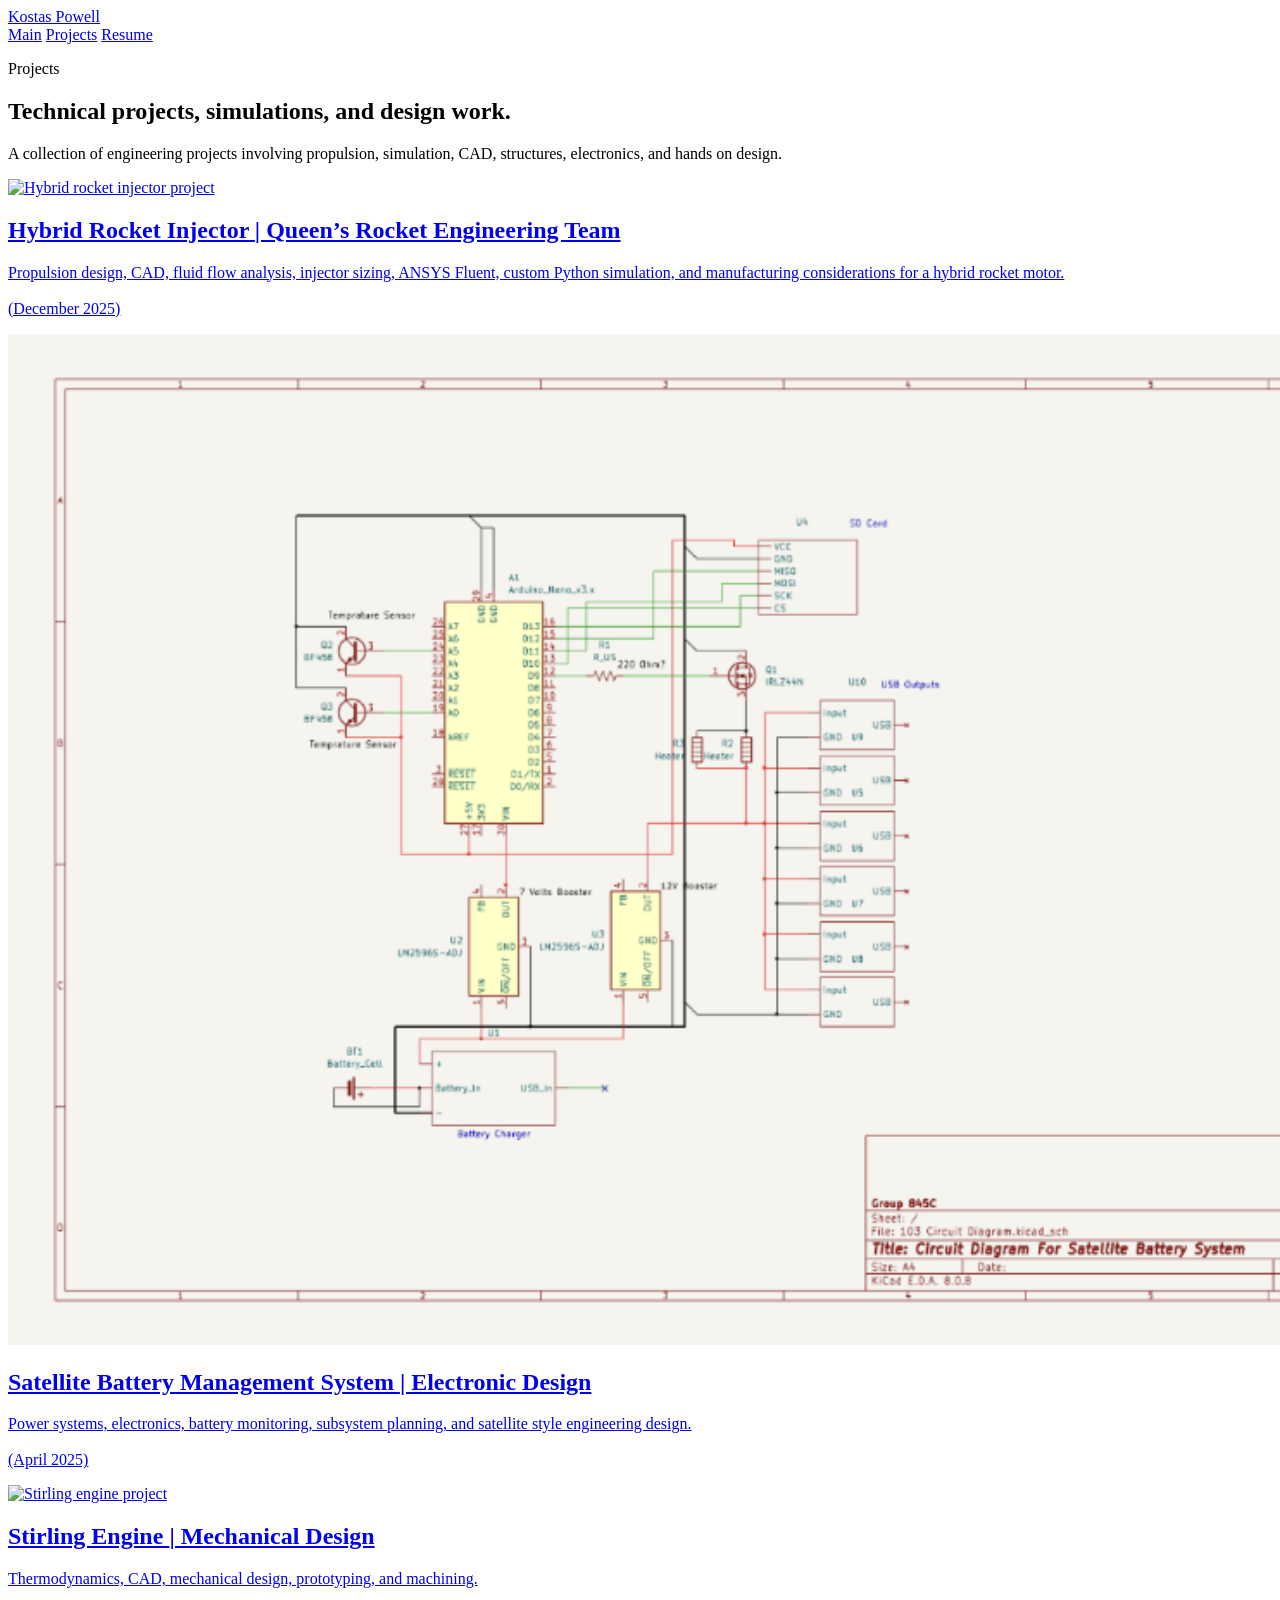
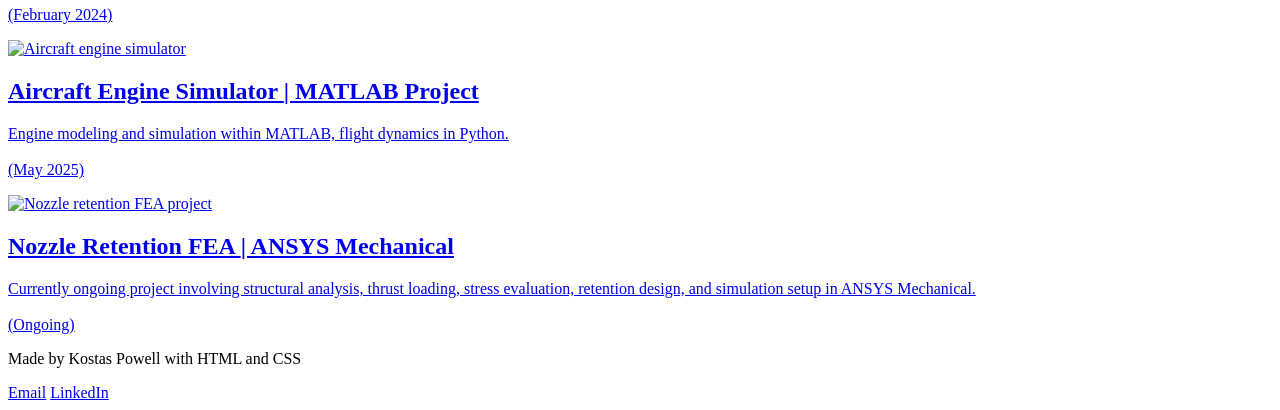
==== projects.html @ a23f9dc3 "Add files via upload" ====
<!DOCTYPE html>
<html lang="en">
<head>
  <meta charset="UTF-8" />
  <meta name="viewport" content="width=device-width, initial-scale=1.0" />

  <title>Kostas Powell | Projects</title>

  <link rel="stylesheet" href="projects.css" />
</head>

<body>
  <header class="topbar">
    <a class="name" href="index.html">Kostas Powell</a>

    <nav>
      <a href="index.html">Main</a>
      <a class="active" href="projects.html">Projects</a>
      <a href="assets/resume.pdf"  target="_blank">Resume</a>
    </nav>
  </header>

  <main class="page">
    <section class="projects-hero">
      <p class="eyebrow">Projects</p>

      <h1>Technical projects, simulations, and design work.</h1>

      <p class="intro">
        A collection of engineering projects involving propulsion, simulation, CAD,
        structures, electronics, and hands on design.
      </p>
    </section>

    <section class="projects-list">
      <a class="project-row" href="projects/injector.html">
        <div class="project-image-wrap">
          <img src="assets/QRETInjectorInsertADrawing.jpg" alt="Hybrid rocket injector project">
        </div>

        <div class="project-copy">
          <h2>Hybrid Rocket Injector <span>| Queen’s Rocket Engineering Team</span></h2>
          <p>
            Propulsion design, CAD, fluid flow analysis, injector sizing, ANSYS Fluent, 
            custom Python simulation, and manufacturing considerations for a hybrid rocket motor.
            <br><br>                
            (December 2025)
          </p>
        </div>
      </a>

      <a class="project-row" href="projects/satellite-bms.html">
        <div class="project-image-wrap">
          <img src="assets/103diagram.png" alt="Satellite battery management system project">
        </div>

        <div class="project-copy">
          <h2>Satellite Battery Management System <span>| Electronic Design</span></h2>
          <p>
            Power systems, electronics, battery monitoring, subsystem planning, and
            satellite style engineering design.
            <br><br>  
            (April 2025)
          </p>
        </div>
      </a>

      <a class="project-row" href="projects/stirling-engine.html">
        <div class="project-image-wrap">
          <img src="assets/stirling.jpg" alt="Stirling engine project">
        </div>

        <div class="project-copy">
          <h2>Stirling Engine <span>| Mechanical Design</span></h2>
          <p>
            Thermodynamics, CAD, mechanical design, prototyping, and machining.
            <br><br>
            (February 2024)
          </p>
        </div>
      </a>

      <a class="project-row" href="projects/flight-sim.html">
        <div class="project-image-wrap">
          <img src="assets/flight-sim.png" alt="Aircraft engine simulator">
        </div>

        <div class="project-copy">
          <h2>Aircraft Engine Simulator <span>| MATLAB Project</span></h2>
          <p>
            Engine modeling and simulation within MATLAB, flight dynamics in Python.
            <br><br>
            (May 2025)
          </p>
        </div>
      </a>

      <a class="project-row" href="projects/nozzleFEA.html">
        <div class="project-image-wrap">
          <img src="assets/nozzle.png" alt="Nozzle retention FEA project">
        </div>

        <div class="project-copy">
          <h2>Nozzle Retention FEA <span>| ANSYS Mechanical</span></h2>
          <p>
            Currently ongoing project involving structural analysis, thrust loading, 
            stress evaluation, retention design, and
            simulation setup in ANSYS Mechanical.
            <br><br>
            (Ongoing)
          </p>
        </div>
      </a>

    </section>
  </main>

  <footer class="bottom-contact">
    <div class="bottom-contact-inner">
      <p>Made by Kostas Powell with HTML and CSS</p>

      <div class="bottom-links">
        <a href="mailto:powell.kostas@gmail.com">Email</a>
        <a href="https://www.linkedin.com/in/kostas-powell-b218aa330" target="_blank" rel="noreferrer">LinkedIn</a>
      </div>
    </div>
  </footer>
</body>
</html>
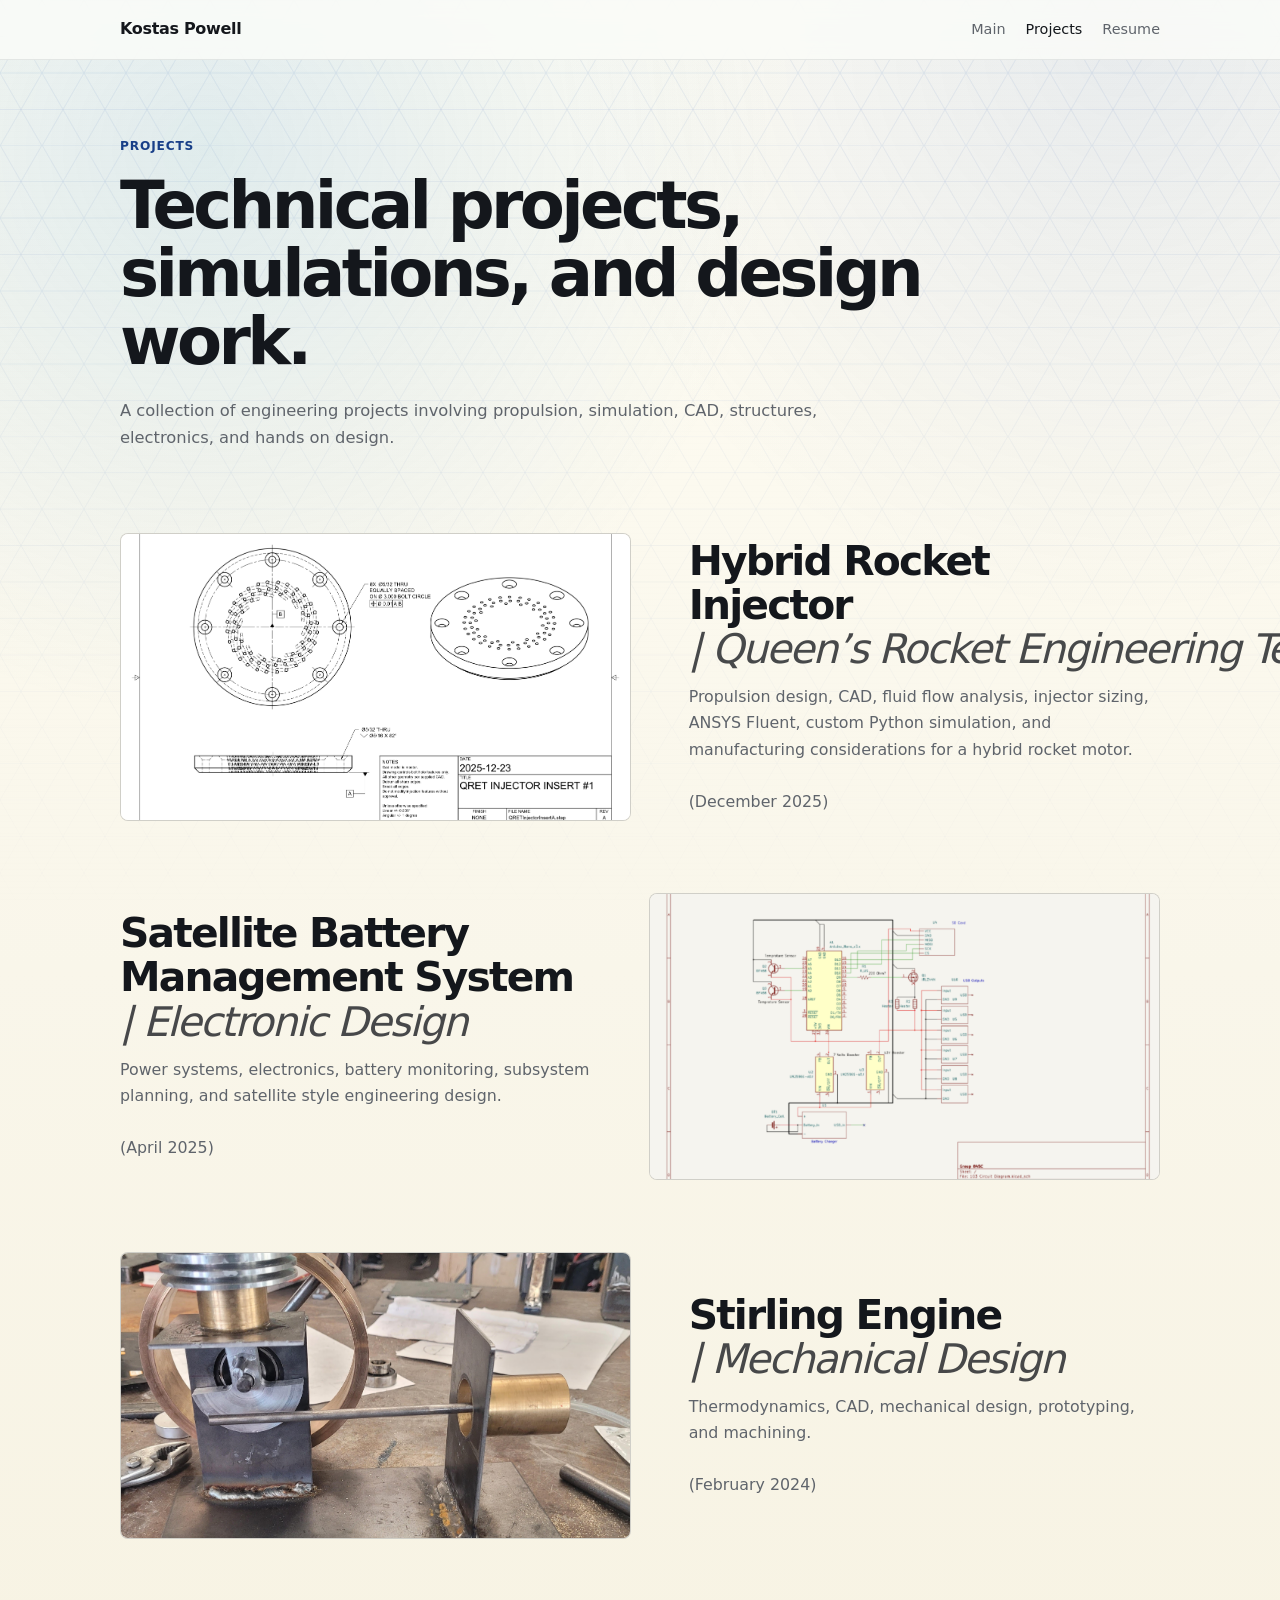
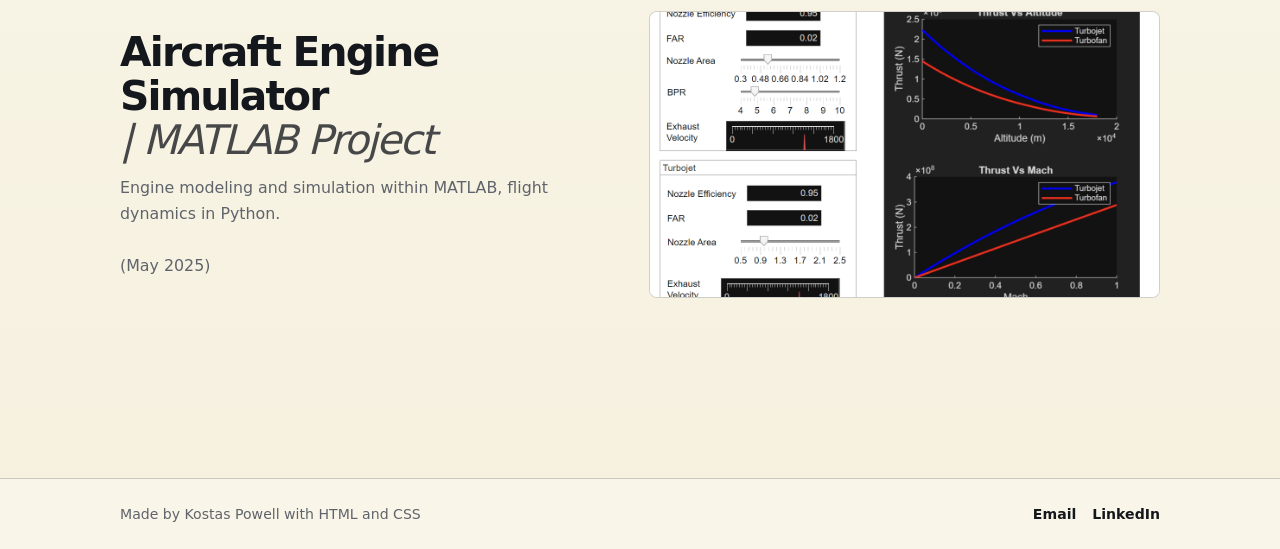
==== commit d91c70e2: "Update projects.html Removed nozzle retainer project" ====
--- a/projects.html
+++ b/projects.html
@@ -95,23 +95,6 @@
         </div>
       </a>
 
-      <a class="project-row" href="projects/nozzleFEA.html">
-        <div class="project-image-wrap">
-          <img src="assets/nozzle.png" alt="Nozzle retention FEA project">
-        </div>
-
-        <div class="project-copy">
-          <h2>Nozzle Retention FEA <span>| ANSYS Mechanical</span></h2>
-          <p>
-            Currently ongoing project involving structural analysis, thrust loading, 
-            stress evaluation, retention design, and
-            simulation setup in ANSYS Mechanical.
-            <br><br>
-            (Ongoing)
-          </p>
-        </div>
-      </a>
-
     </section>
   </main>
 
@@ -126,4 +109,4 @@
     </div>
   </footer>
 </body>
-</html>+</html>
--- a/projects.css
+++ b/projects.css
@@ -0,0 +1,369 @@
+:root {
+  --bg: #f9f6ea;
+  --paper: #fffdf4;
+  --text: #14171c;
+  --muted: #5f646b;
+  --accent: #2257b8;
+  --accent-dark: #183f88;
+  --line: rgba(20, 23, 28, 0.20);
+  --line-soft: rgba(20, 23, 28, 0.10);
+  --blueprint: rgba(34, 87, 184, 0.10);
+  --max-width: 1040px;
+  --radius: 8px;
+}
+
+/* reset */
+
+* {
+  box-sizing: border-box;
+  margin: 0;
+  padding: 0;
+}
+
+html {
+  scroll-behavior: smooth;
+}
+
+body {
+  min-height: 100vh;
+
+  font-family: Inter, system-ui, -apple-system, BlinkMacSystemFont, "Segoe UI", sans-serif;
+  color: var(--text);
+  line-height: 1.65;
+
+  background:
+    radial-gradient(circle at 16% 7%, rgba(87, 160, 210, 0.18), transparent 25%),
+    radial-gradient(circle at 88% 2%, rgba(34, 87, 184, 0.10), transparent 24%),
+    linear-gradient(180deg, #fffdf4 0%, var(--bg) 45%, #f6f1df 100%);
+}
+
+/* graph-paper / blueprint grid */
+body::before {
+  content: "";
+  position: fixed;
+  inset: 0;
+  z-index: -2;
+  pointer-events: none;
+
+  background-image: url("data:image/svg+xml,%3Csvg width='84' height='72.75' viewBox='0 0 84 72.75' xmlns='http://www.w3.org/2000/svg'%3E%3Cg fill='none' stroke='%232257b8' stroke-opacity='0.105' stroke-width='1'%3E%3Cpath d='M0 0 H84'/%3E%3Cpath d='M0 36.37 H84'/%3E%3Cpath d='M0 72.75 H84'/%3E%3Cpath d='M0 0 L42 72.75 L84 0'/%3E%3Cpath d='M-42 0 L0 72.75 L42 0 L84 72.75 L126 0'/%3E%3C/g%3E%3C/svg%3E");
+
+  background-size: 84px 72.75px;
+  background-repeat: repeat;
+  opacity: 0.9;
+
+  mask-image: linear-gradient(
+    to bottom,
+    rgba(0, 0, 0, 0.80),
+    rgba(0, 0, 0, 0.08)
+  );
+}
+
+/* very subtle paper texture */
+body::after {
+  content: "";
+  position: fixed;
+  inset: 0;
+  z-index: -1;
+  pointer-events: none;
+
+  background-image:
+    repeating-linear-gradient(
+      0deg,
+      rgba(20, 23, 28, 0.012) 0px,
+      rgba(20, 23, 28, 0.012) 1px,
+      transparent 1px,
+      transparent 6px
+    );
+
+  opacity: 0.45;
+}
+
+a {
+  color: inherit;
+  text-decoration: none;
+}
+
+a:hover {
+  text-decoration: underline;
+  text-underline-offset: 4px;
+}
+
+img {
+  display: block;
+  max-width: 100%;
+}
+
+.topbar,
+.page,
+.bottom-contact {
+  position: relative;
+  z-index: 1;
+}
+
+/* top navigation bar */
+
+.topbar {
+  position: sticky;
+  top: 0;
+  z-index: 10;
+
+  min-height: 60px;
+  width: 100%;
+
+  display: flex;
+  align-items: center;
+  justify-content: space-between;
+
+  padding: 0 max(20px, calc((100vw - var(--max-width)) / 2));
+
+  background: rgba(251, 252, 248, 0.84);
+  backdrop-filter: blur(10px);
+  border-bottom: 1px solid rgba(24, 32, 51, 0.09);
+}
+
+.name {
+  font-weight: 720;
+  letter-spacing: -0.02em;
+}
+
+nav {
+  display: flex;
+  gap: 20px;
+}
+
+nav a {
+  color: var(--muted);
+  font-size: 0.9rem;
+}
+
+nav a:hover,
+nav a.active {
+  color: var(--text);
+}
+
+/* page */
+
+.page {
+  width: min(var(--max-width), calc(100% - 34px));
+  margin: 0 auto;
+}
+
+/* hero */
+
+.projects-hero {
+  padding: 76px 0 34px;
+}
+
+.eyebrow {
+  color: var(--accent-dark);
+  font-size: 0.76rem;
+  font-weight: 720;
+  letter-spacing: 0.07em;
+  text-transform: uppercase;
+  margin-bottom: 15px;
+}
+
+.projects-hero h1 {
+  max-width: 820px;
+  font-size: clamp(2.25rem, 5.2vw, 4.1rem);
+  line-height: 1.04;
+  letter-spacing: -0.055em;
+  font-weight: 740;
+}
+
+.intro {
+  max-width: 720px;
+  margin-top: 22px;
+  color: var(--muted);
+  font-size: 1.02rem;
+}
+
+/* project rows */
+
+.projects-list {
+  display: grid;
+  gap: 72px;
+  padding: 48px 0 102px;
+}
+
+.project-row {
+  display: grid;
+  grid-template-columns: minmax(300px, 1.04fr) minmax(260px, 0.96fr);
+  gap: 58px;
+  align-items: center;
+}
+
+.project-row:nth-child(even) {
+  grid-template-columns: minmax(260px, 0.96fr) minmax(300px, 1.04fr);
+}
+
+.project-row:nth-child(even) .project-image-wrap {
+  order: 2;
+}
+
+.project-row:nth-child(even) .project-copy {
+  order: 1;
+}
+
+.project-image-wrap {
+  width: 100%;
+}
+
+.project-image-wrap img {
+  width: 100%;
+  aspect-ratio: 16 / 9;
+  object-fit: cover;
+  object-position: center;
+
+  border-radius: var(--radius);
+  border: 1px solid var(--line);
+  background: var(--paper);
+
+  transition:
+    transform 0.12s ease,
+    border-color 0.12s ease,
+    filter 0.12s ease;
+}
+
+.project-row:hover .project-image-wrap img {
+  transform: translateY(-2px);
+  border-color: rgba(34, 87, 184, 0.38);
+  filter: saturate(1.03);
+}
+
+.project-copy h2 {
+  font-size: clamp(1.65rem, 3.4vw, 2.55rem);
+  line-height: 1.08;
+  letter-spacing: -0.045em;
+  font-weight: 720;
+  margin-bottom: 13px;
+}
+
+.project-copy h2 span {
+  font-weight: 400;
+  font-style: italic;
+  color: rgba(20, 23, 28, 0.78);
+  white-space: nowrap;
+}
+
+.project-copy p {
+  max-width: 540px;
+  color: var(--muted);
+  font-size: 0.99rem;
+  line-height: 1.65;
+}
+
+/* footer */
+
+.bottom-contact {
+  margin-top: 78px;
+  border-top: 1px solid var(--line);
+  background: rgba(249, 246, 234, 0.84);
+}
+
+.bottom-contact-inner {
+  width: min(var(--max-width), calc(100% - 34px));
+  margin: 0 auto;
+
+  min-height: 70px;
+
+  display: flex;
+  align-items: center;
+  justify-content: space-between;
+  gap: 20px;
+
+  color: var(--muted);
+  font-size: 0.88rem;
+}
+
+.bottom-links {
+  display: flex;
+  gap: 16px;
+}
+
+.bottom-links a {
+  color: var(--text);
+  font-weight: 620;
+}
+
+.bottom-links a:hover {
+  color: var(--accent);
+  text-decoration: underline;
+  text-underline-offset: 4px;
+}
+
+/* mobile */
+
+@media (max-width: 900px) {
+  .projects-list {
+    gap: 50px;
+    padding: 36px 0 86px;
+  }
+
+  .project-row,
+  .project-row:nth-child(even) {
+    grid-template-columns: 1fr;
+    gap: 20px;
+  }
+
+  .project-row:nth-child(even) .project-image-wrap,
+  .project-row:nth-child(even) .project-copy {
+    order: initial;
+  }
+
+  .project-copy h2 {
+    font-size: clamp(1.55rem, 7vw, 2.25rem);
+  }
+
+  .project-copy h2 span {
+    display: block;
+    margin-top: 4px;
+    white-space: normal;
+  }
+
+  .projects-hero {
+    padding: 70px 0 26px;
+  }
+
+  .projects-hero h1 {
+    font-size: clamp(2.1rem, 11.5vw, 3.55rem);
+  }
+}
+
+@media (max-width: 650px) {
+  .topbar {
+    min-height: 64px;
+    padding: 14px 17px;
+    align-items: flex-start;
+    flex-direction: column;
+    gap: 8px;
+  }
+
+  nav {
+    gap: 14px;
+  }
+
+  .page {
+    width: min(100% - 28px, var(--max-width));
+  }
+
+  .projects-list {
+    gap: 44px;
+  }
+
+  .project-copy p {
+    font-size: 0.96rem;
+  }
+
+  .bottom-contact-inner {
+    min-height: 86px;
+    padding: 17px 0;
+    flex-direction: column;
+    align-items: flex-start;
+    justify-content: center;
+  }
+
+  .bottom-links {
+    gap: 14px;
+  }
+}
